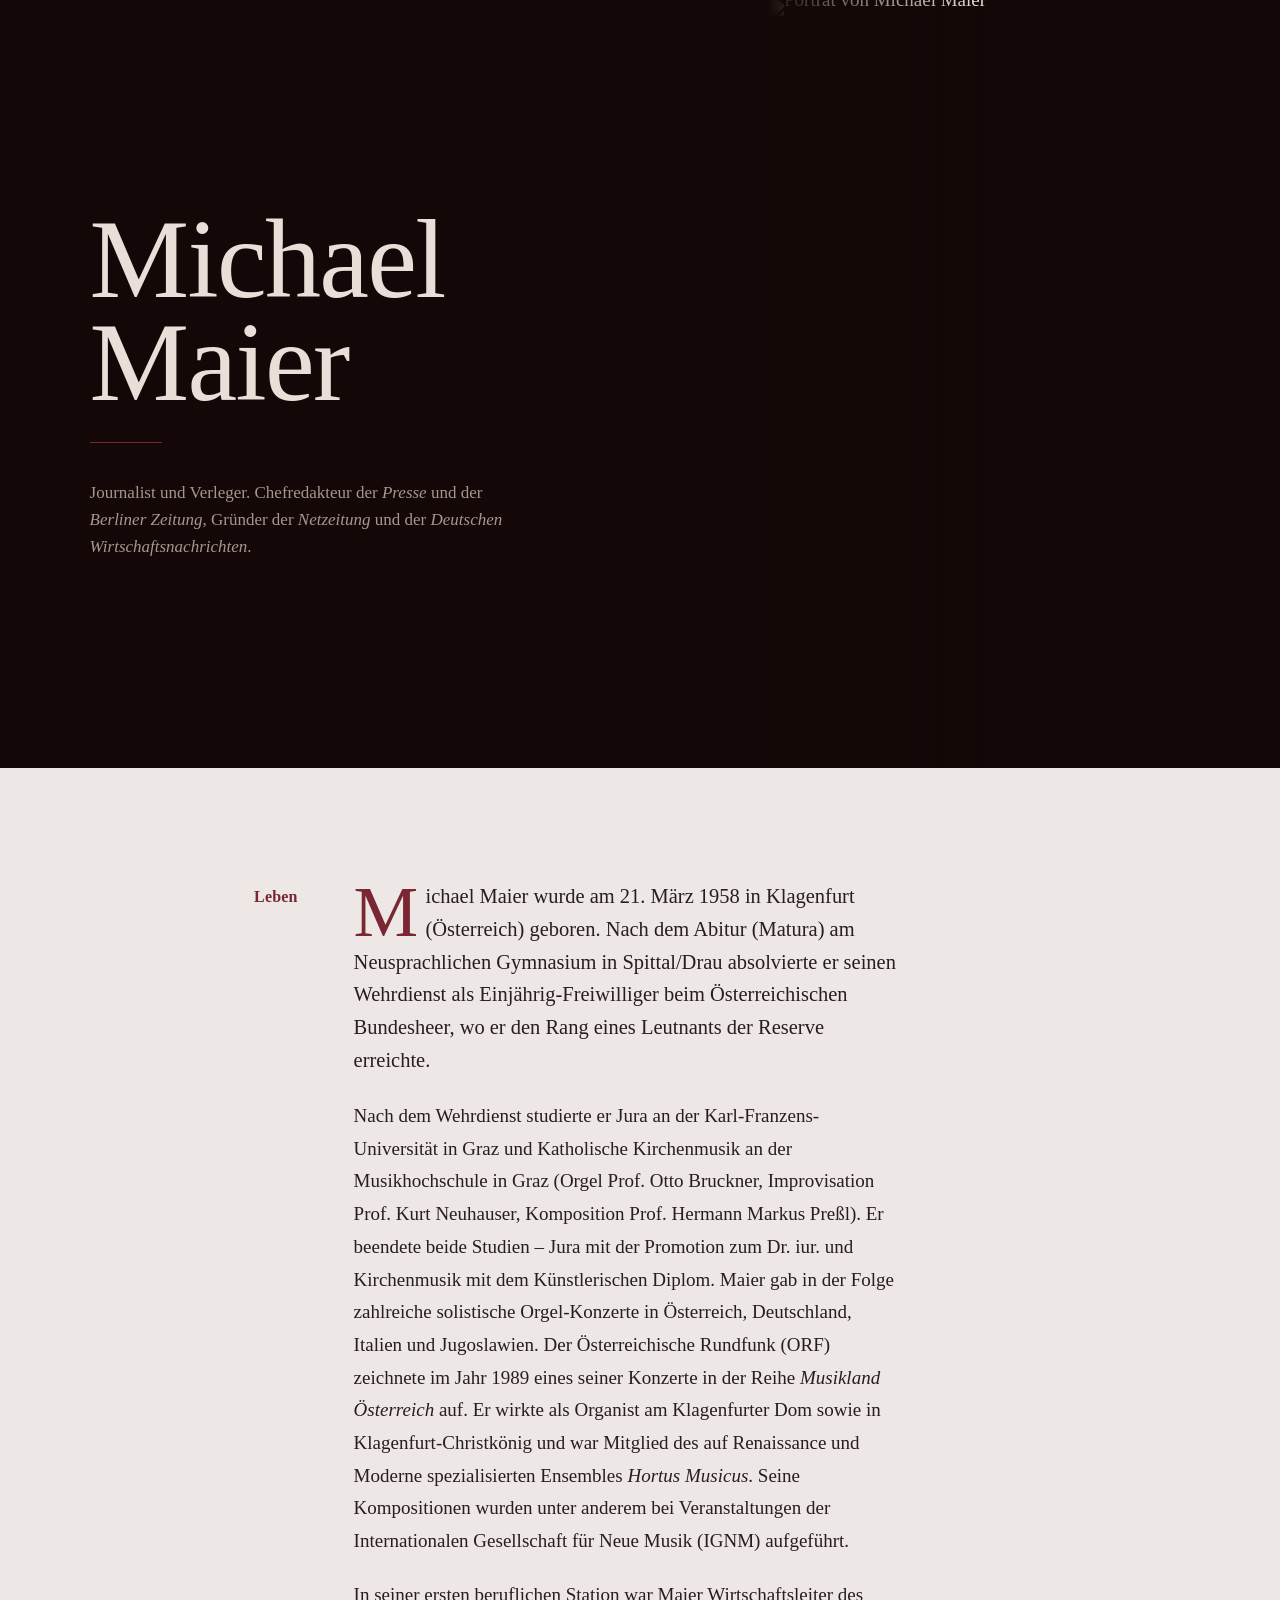
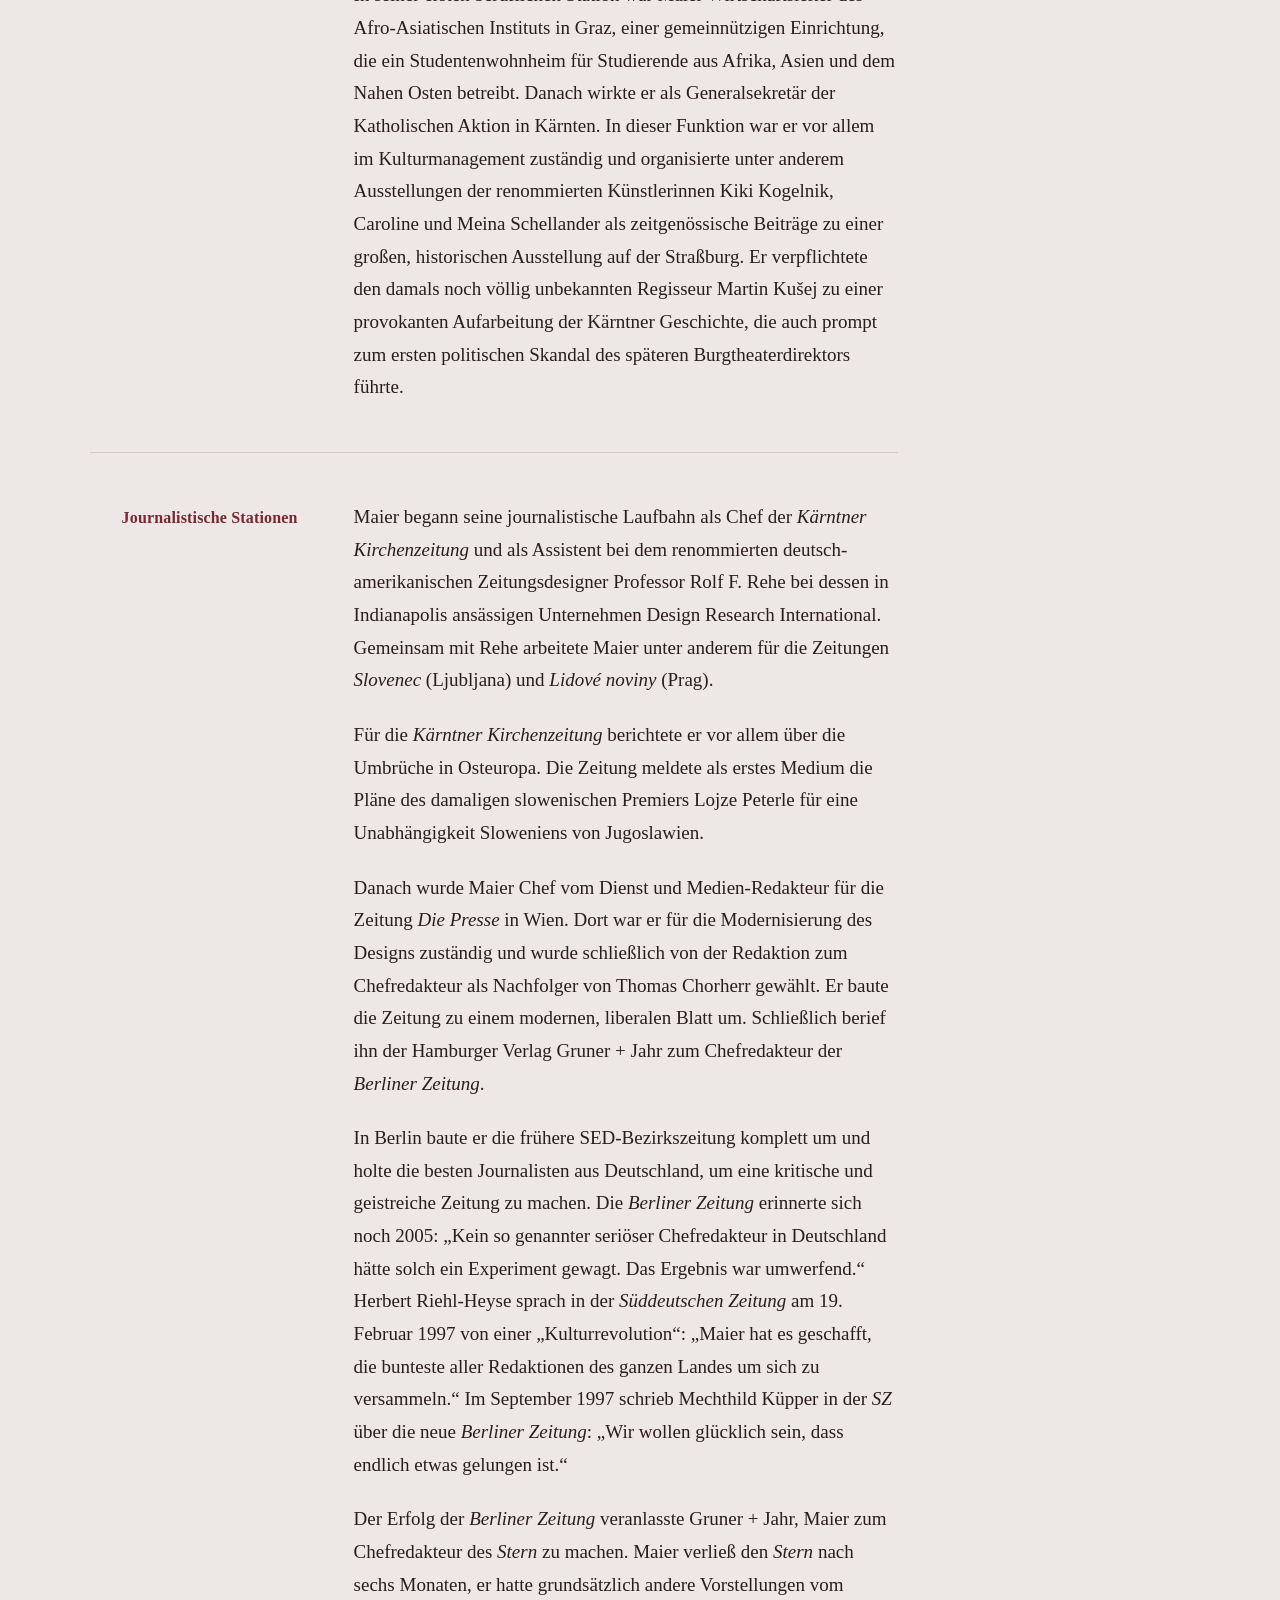
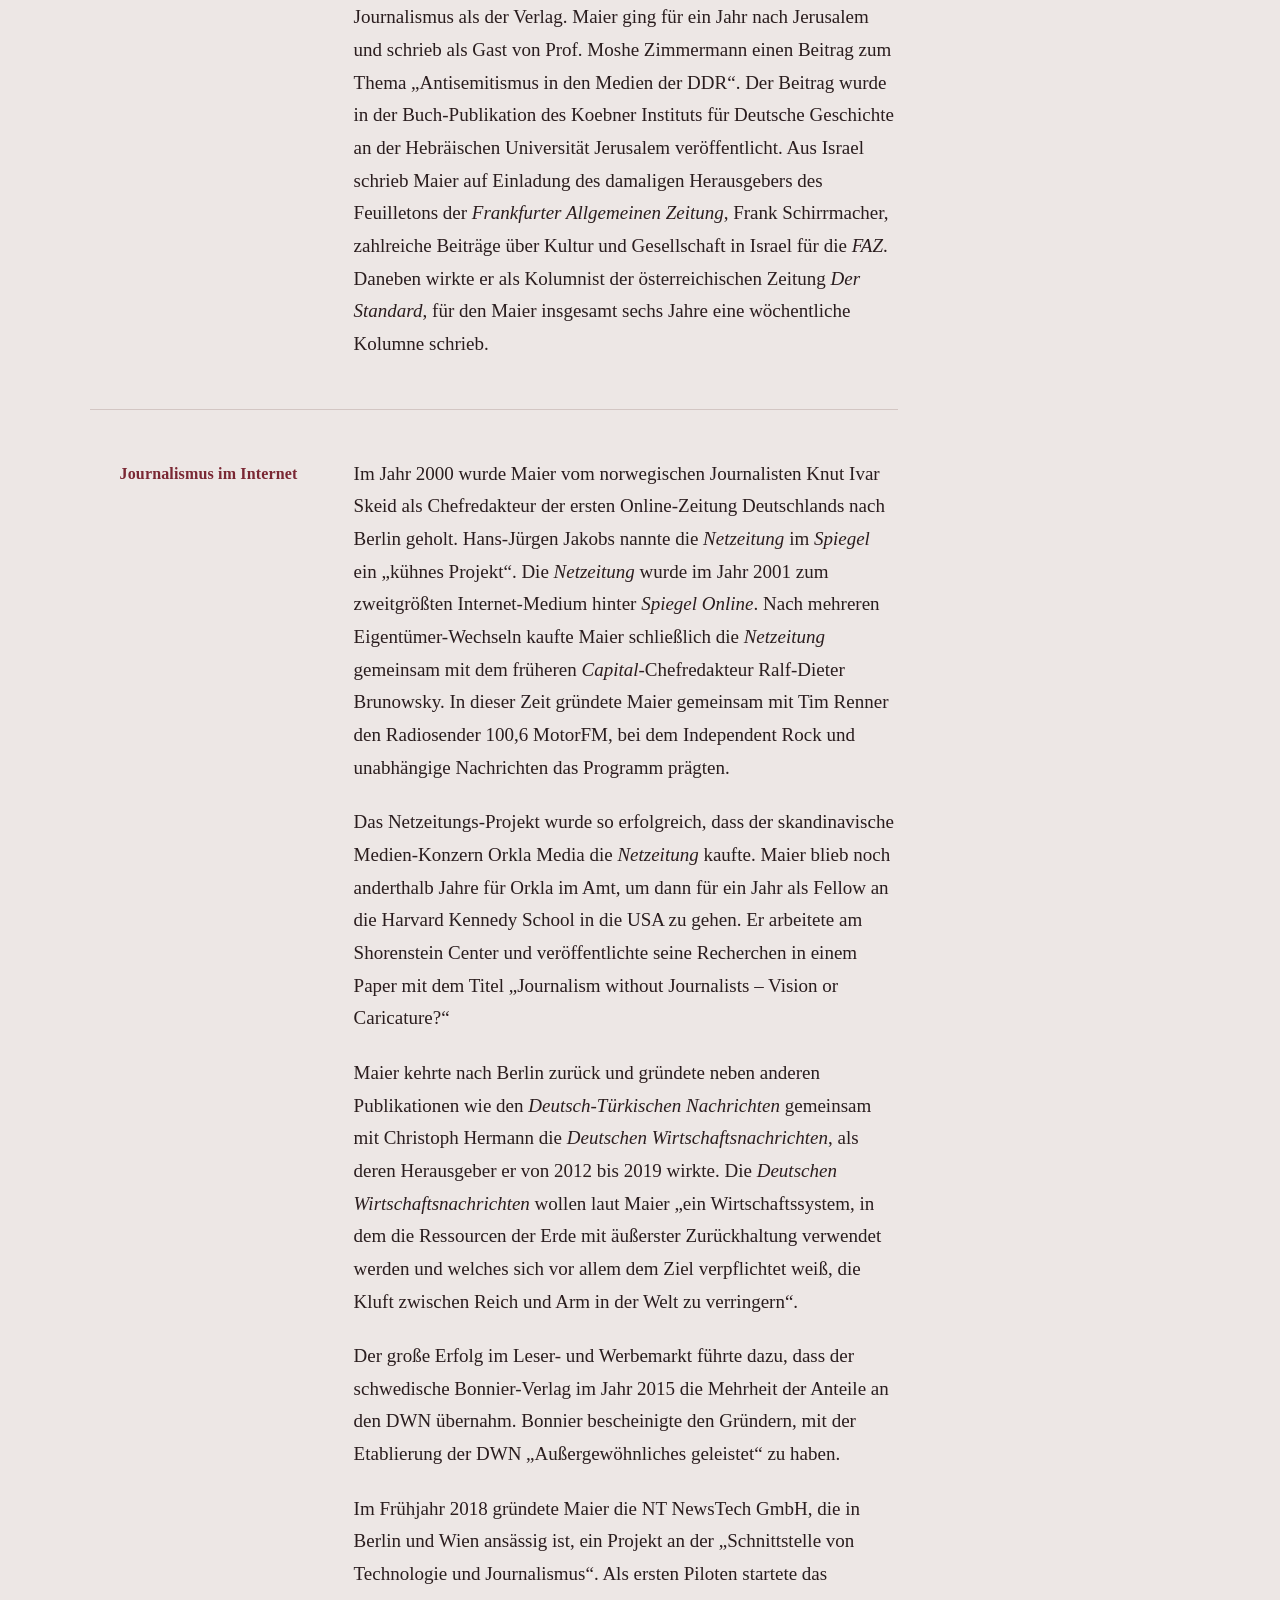
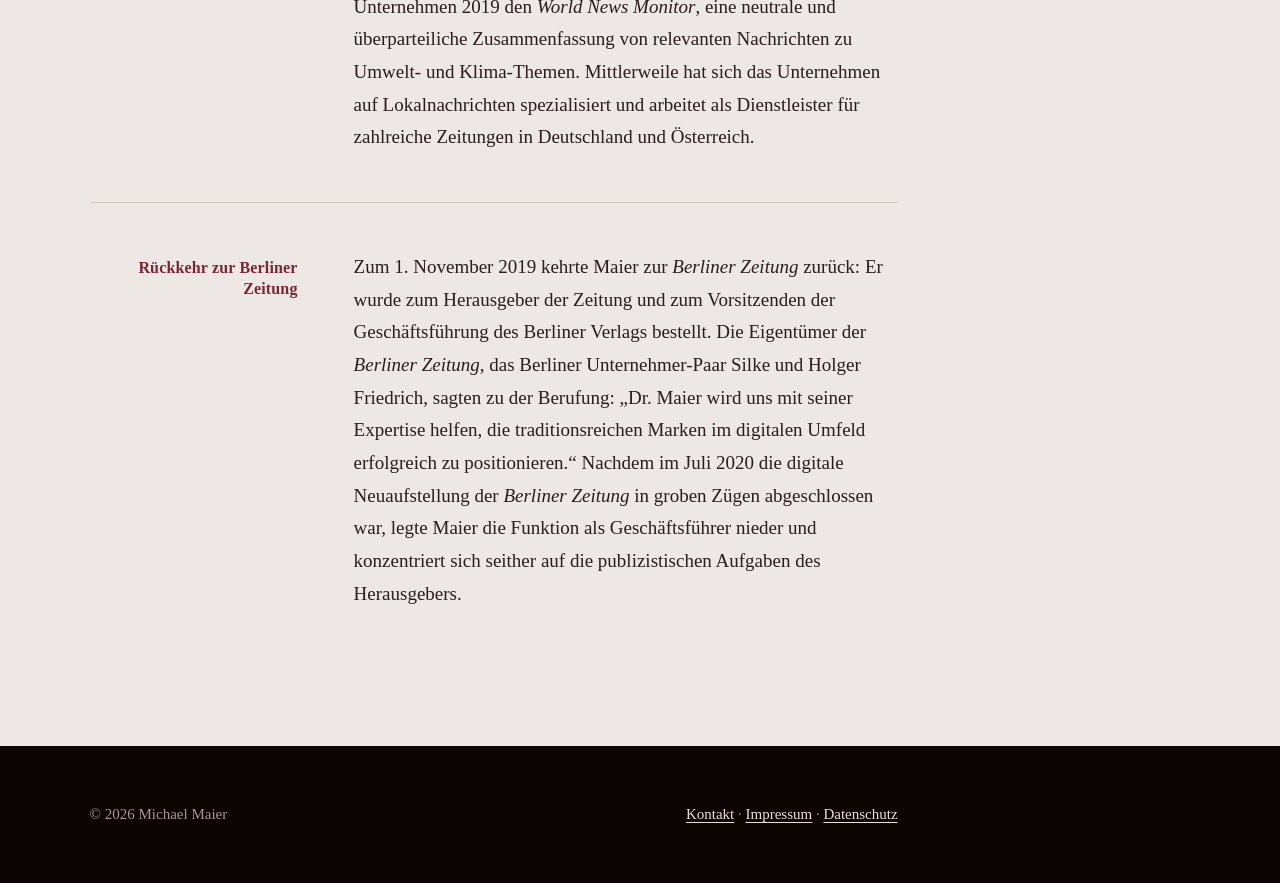
==== index.html @ 121275cc "Add files via upload Add site" ====
<!DOCTYPE html>
<html lang="de">
<head>
<meta charset="utf-8">
<meta name="viewport" content="width=device-width, initial-scale=1">
<title>Michael Maier</title>
<meta name="description" content="Michael Maier – Journalist und Verleger. Chefredakteur der Presse und der Berliner Zeitung, Gründer der Netzeitung und der Deutschen Wirtschaftsnachrichten.">
<link rel="canonical" href="https://michael-maier.org/">
<meta property="og:type" content="profile">
<meta property="og:title" content="Michael Maier">
<meta property="og:description" content="Journalist und Verleger. Chefredakteur der Presse und der Berliner Zeitung, Gründer der Netzeitung und der Deutschen Wirtschaftsnachrichten.">
<meta property="og:url" content="https://michael-maier.org/">
<meta property="og:image" content="https://michael-maier.org/img/michael-maier-1100.jpg">
<meta name="twitter:card" content="summary_large_image">
<link rel="icon" href="data:image/svg+xml,%3Csvg xmlns='http://www.w3.org/2000/svg' viewBox='0 0 32 32'%3E%3Crect width='32' height='32' fill='%23130807'/%3E%3Ctext x='16' y='23' font-family='Georgia,serif' font-size='20' fill='%23E9DFD8' text-anchor='middle'%3EM%3C/text%3E%3C/svg%3E">

<link rel="preload" href="fonts/bodoni-moda-latin-500-normal.woff2" as="font" type="font/woff2" crossorigin>
<link rel="preload" href="fonts/spectral-latin-400-normal.woff2" as="font" type="font/woff2" crossorigin>

<link rel="stylesheet" href="style.css">
</head>
<body>

<header class="hero">
  <div class="hero__inner">
    <div class="hero__text">
      <h1 class="name"><span>Michael</span><span>Maier</span></h1>
      <hr class="hero__rule">
      <p class="standfirst">Journalist und Verleger. Chefredakteur der <i>Presse</i> und der <i>Berliner Zeitung</i>, Gründer der <i>Netzeitung</i> und der <i>Deutschen Wirtschaftsnachrichten</i>.</p>
    </div>
    <figure class="portrait">
      <img src="img/michael-maier-1100.jpg"
           srcset="img/michael-maier-700.jpg 700w, img/michael-maier-1100.jpg 1100w, img/michael-maier-1600.jpg 1600w"
           sizes="(max-width:60rem) 100vw, clamp(17rem,40vw,32rem)"
           width="1100" height="1550"
           alt="Porträt von Michael Maier">
    </figure>
  </div>
</header>

<main>
  <article class="bio">

    <section class="chapter">
      <h2>Leben</h2>
      <div class="chapter__body">
        <p class="lead">Michael Maier wurde am 21. März 1958 in Klagenfurt (Österreich) geboren. Nach dem Abitur (Matura) am Neusprachlichen Gymnasium in Spittal/Drau absolvierte er seinen Wehrdienst als Einjährig-Freiwilliger beim Österreichischen Bundesheer, wo er den Rang eines Leutnants der Reserve erreichte.</p>
        <p>Nach dem Wehrdienst studierte er Jura an der Karl-Franzens-Universität in Graz und Katholische Kirchenmusik an der Musikhochschule in Graz (Orgel Prof. Otto Bruckner, Improvisation Prof. Kurt Neuhauser, Komposition Prof. Hermann Markus Preßl). Er beendete beide Studien – Jura mit der Promotion zum Dr. iur. und Kirchenmusik mit dem Künstlerischen Diplom. Maier gab in der Folge zahlreiche solistische Orgel-Konzerte in Österreich, Deutschland, Italien und Jugoslawien. Der Österreichische Rundfunk (ORF) zeichnete im Jahr 1989 eines seiner Konzerte in der Reihe <i>Musikland Österreich</i> auf. Er wirkte als Organist am Klagenfurter Dom sowie in Klagenfurt-Christkönig und war Mitglied des auf Renaissance und Moderne spezialisierten Ensembles <i>Hortus Musicus</i>. Seine Kompositionen wurden unter anderem bei Veranstaltungen der Internationalen Gesellschaft für Neue Musik (IGNM) aufgeführt.</p>
        <p>In seiner ersten beruflichen Station war Maier Wirtschaftsleiter des Afro-Asiatischen Instituts in Graz, einer gemeinnützigen Einrichtung, die ein Studentenwohnheim für Studierende aus Afrika, Asien und dem Nahen Osten betreibt. Danach wirkte er als Generalsekretär der Katholischen Aktion in Kärnten. In dieser Funktion war er vor allem im Kulturmanagement zuständig und organisierte unter anderem Ausstellungen der renommierten Künstlerinnen Kiki Kogelnik, Caroline und Meina Schellander als zeitgenössische Beiträge zu einer großen, historischen Ausstellung auf der Straßburg. Er verpflichtete den damals noch völlig unbekannten Regisseur Martin Kušej zu einer provokanten Aufarbeitung der Kärntner Geschichte, die auch prompt zum ersten politischen Skandal des späteren Burgtheaterdirektors führte.</p>
      </div>
    </section>

    <section class="chapter">
      <h2>Journalistische Stationen</h2>
      <div class="chapter__body">
        <p>Maier begann seine journalistische Laufbahn als Chef der <i>Kärntner Kirchenzeitung</i> und als Assistent bei dem renommierten deutsch-amerikanischen Zeitungsdesigner Professor Rolf F. Rehe bei dessen in Indianapolis ansässigen Unternehmen Design Research International. Gemeinsam mit Rehe arbeitete Maier unter anderem für die Zeitungen <i>Slovenec</i> (Ljubljana) und <i>Lidové noviny</i> (Prag).</p>
        <p>Für die <i>Kärntner Kirchenzeitung</i> berichtete er vor allem über die Umbrüche in Osteuropa. Die Zeitung meldete als erstes Medium die Pläne des damaligen slowenischen Premiers Lojze Peterle für eine Unabhängigkeit Sloweniens von Jugoslawien.</p>
        <p>Danach wurde Maier Chef vom Dienst und Medien-Redakteur für die Zeitung <i>Die Presse</i> in Wien. Dort war er für die Modernisierung des Designs zuständig und wurde schließlich von der Redaktion zum Chefredakteur als Nachfolger von Thomas Chorherr gewählt. Er baute die Zeitung zu einem modernen, liberalen Blatt um. Schließlich berief ihn der Hamburger Verlag Gruner + Jahr zum Chefredakteur der <i>Berliner Zeitung</i>.</p>
        <p>In Berlin baute er die frühere SED-Bezirkszeitung komplett um und holte die besten Journalisten aus Deutschland, um eine kritische und geistreiche Zeitung zu machen. Die <i>Berliner Zeitung</i> erinnerte sich noch 2005: „Kein so genannter seriöser Chefredakteur in Deutschland hätte solch ein Experiment gewagt. Das Ergebnis war umwerfend.“ Herbert Riehl-Heyse sprach in der <i>Süddeutschen Zeitung</i> am 19. Februar 1997 von einer „Kulturrevolution“: „Maier hat es geschafft, die bunteste aller Redaktionen des ganzen Landes um sich zu versammeln.“ Im September 1997 schrieb Mechthild Küpper in der <i>SZ</i> über die neue <i>Berliner Zeitung</i>: „Wir wollen glücklich sein, dass endlich etwas gelungen ist.“</p>
        <p>Der Erfolg der <i>Berliner Zeitung</i> veranlasste Gruner + Jahr, Maier zum Chefredakteur des <i>Stern</i> zu machen. Maier verließ den <i>Stern</i> nach sechs Monaten, er hatte grundsätzlich andere Vorstellungen vom Journalismus als der Verlag. Maier ging für ein Jahr nach Jerusalem und schrieb als Gast von Prof. Moshe Zimmermann einen Beitrag zum Thema „Antisemitismus in den Medien der DDR“. Der Beitrag wurde in der Buch-Publikation des Koebner Instituts für Deutsche Geschichte an der Hebräischen Universität Jerusalem veröffentlicht. Aus Israel schrieb Maier auf Einladung des damaligen Herausgebers des Feuilletons der <i>Frankfurter Allgemeinen Zeitung</i>, Frank Schirrmacher, zahlreiche Beiträge über Kultur und Gesellschaft in Israel für die <i>FAZ</i>. Daneben wirkte er als Kolumnist der österreichischen Zeitung <i>Der Standard</i>, für den Maier insgesamt sechs Jahre eine wöchentliche Kolumne schrieb.</p>
      </div>
    </section>

    <section class="chapter">
      <h2>Journalismus im Internet</h2>
      <div class="chapter__body">
        <p>Im Jahr 2000 wurde Maier vom norwegischen Journalisten Knut Ivar Skeid als Chefredakteur der ersten Online-Zeitung Deutschlands nach Berlin geholt. Hans-Jürgen Jakobs nannte die <i>Netzeitung</i> im <i>Spiegel</i> ein „kühnes Projekt“. Die <i>Netzeitung</i> wurde im Jahr 2001 zum zweitgrößten Internet-Medium hinter <i>Spiegel Online</i>. Nach mehreren Eigentümer-Wechseln kaufte Maier schließlich die <i>Netzeitung</i> gemeinsam mit dem früheren <i>Capital</i>-Chefredakteur Ralf-Dieter Brunowsky. In dieser Zeit gründete Maier gemeinsam mit Tim Renner den Radiosender 100,6 MotorFM, bei dem Independent Rock und unabhängige Nachrichten das Programm prägten.</p>
        <p>Das Netzeitungs-Projekt wurde so erfolgreich, dass der skandinavische Medien-Konzern Orkla Media die <i>Netzeitung</i> kaufte. Maier blieb noch anderthalb Jahre für Orkla im Amt, um dann für ein Jahr als Fellow an die Harvard Kennedy School in die USA zu gehen. Er arbeitete am Shorenstein Center und veröffentlichte seine Recherchen in einem Paper mit dem Titel „Journalism without Journalists – Vision or Caricature?“</p>
        <p>Maier kehrte nach Berlin zurück und gründete neben anderen Publikationen wie den <i>Deutsch-Türkischen Nachrichten</i> gemeinsam mit Christoph Hermann die <i>Deutschen Wirtschaftsnachrichten</i>, als deren Herausgeber er von 2012 bis 2019 wirkte. Die <i>Deutschen Wirtschaftsnachrichten</i> wollen laut Maier „ein Wirtschaftssystem, in dem die Ressourcen der Erde mit äußerster Zurückhaltung verwendet werden und welches sich vor allem dem Ziel verpflichtet weiß, die Kluft zwischen Reich und Arm in der Welt zu verringern“.</p>
        <p>Der große Erfolg im Leser- und Werbemarkt führte dazu, dass der schwedische Bonnier-Verlag im Jahr 2015 die Mehrheit der Anteile an den DWN übernahm. Bonnier bescheinigte den Gründern, mit der Etablierung der DWN „Außergewöhnliches geleistet“ zu haben.</p>
        <p>Im Frühjahr 2018 gründete Maier die NT NewsTech GmbH, die in Berlin und Wien ansässig ist, ein Projekt an der „Schnittstelle von Technologie und Journalismus“. Als ersten Piloten startete das Unternehmen 2019 den <i>World News Monitor</i>, eine neutrale und überparteiliche Zusammenfassung von relevanten Nachrichten zu Umwelt- und Klima-Themen. Mittlerweile hat sich das Unternehmen auf Lokalnachrichten spezialisiert und arbeitet als Dienstleister für zahlreiche Zeitungen in Deutschland und Österreich.</p>
      </div>
    </section>

    <section class="chapter">
      <h2>Rückkehr zur Berliner Zeitung</h2>
      <div class="chapter__body">
        <p>Zum 1. November 2019 kehrte Maier zur <i>Berliner Zeitung</i> zurück: Er wurde zum Herausgeber der Zeitung und zum Vorsitzenden der Geschäftsführung des Berliner Verlags bestellt. Die Eigentümer der <i>Berliner Zeitung</i>, das Berliner Unternehmer-Paar Silke und Holger Friedrich, sagten zu der Berufung: „Dr. Maier wird uns mit seiner Expertise helfen, die traditionsreichen Marken im digitalen Umfeld erfolgreich zu positionieren.“ Nachdem im Juli 2020 die digitale Neuaufstellung der <i>Berliner Zeitung</i> in groben Zügen abgeschlossen war, legte Maier die Funktion als Geschäftsführer nieder und konzentriert sich seither auf die publizistischen Aufgaben des Herausgebers.</p>
      </div>
    </section>

  </article>
</main>

<footer>
  <div class="footer__inner">
    <p>© <span id="jahr">2026</span> Michael Maier</p>
    <p><a href="mailto:BITTE-EINTRAGEN@example.org">Kontakt</a> · <a href="impressum.html">Impressum</a> · <a href="datenschutz.html">Datenschutz</a></p>
  </div>
  <script>document.getElementById('jahr').textContent=new Date().getFullYear();</script>
</footer>

</body>
</html>
---- style.css ----
/* ---------- Fonts (self-hosted: no third-party requests) ---------- */
@font-face{font-family:'Bodoni Moda';font-style:normal;font-weight:500;font-display:swap;
  src:url('fonts/bodoni-moda-latin-ext-500-normal.woff2') format('woff2');
  unicode-range:U+0100-02BA,U+02BD-02C5,U+02C7-02CC,U+02CE-02D7,U+02DD-02FF,U+0304,U+0308,U+0329,U+1D00-1DBF,U+1E00-1E9F,U+1EF2-1EFF,U+2020,U+20A0-20AB,U+20AD-20C0,U+2113,U+2C60-2C7F,U+A720-A7FF;}
@font-face{font-family:'Bodoni Moda';font-style:normal;font-weight:500;font-display:swap;
  src:url('fonts/bodoni-moda-latin-500-normal.woff2') format('woff2');
  unicode-range:U+0000-00FF,U+0131,U+0152-0153,U+02BB-02BC,U+02C6,U+02DA,U+02DC,U+0304,U+0308,U+0329,U+2000-206F,U+20AC,U+2122,U+2191,U+2193,U+2212,U+2215,U+FEFF,U+FFFD;}

@font-face{font-family:'Spectral';font-style:normal;font-weight:400;font-display:swap;
  src:url('fonts/spectral-latin-ext-400-normal.woff2') format('woff2');
  unicode-range:U+0100-02BA,U+02BD-02C5,U+02C7-02CC,U+02CE-02D7,U+02DD-02FF,U+0304,U+0308,U+0329,U+1D00-1DBF,U+1E00-1E9F,U+1EF2-1EFF,U+2020,U+20A0-20AB,U+20AD-20C0,U+2113,U+2C60-2C7F,U+A720-A7FF;}
@font-face{font-family:'Spectral';font-style:normal;font-weight:400;font-display:swap;
  src:url('fonts/spectral-latin-400-normal.woff2') format('woff2');
  unicode-range:U+0000-00FF,U+0131,U+0152-0153,U+02BB-02BC,U+02C6,U+02DA,U+02DC,U+0304,U+0308,U+0329,U+2000-206F,U+20AC,U+2122,U+2191,U+2193,U+2212,U+2215,U+FEFF,U+FFFD;}
@font-face{font-family:'Spectral';font-style:italic;font-weight:400;font-display:swap;
  src:url('fonts/spectral-latin-ext-400-italic.woff2') format('woff2');
  unicode-range:U+0100-02BA,U+02BD-02C5,U+02C7-02CC,U+02CE-02D7,U+02DD-02FF,U+0304,U+0308,U+0329,U+1D00-1DBF,U+1E00-1E9F,U+1EF2-1EFF,U+2020,U+20A0-20AB,U+20AD-20C0,U+2113,U+2C60-2C7F,U+A720-A7FF;}
@font-face{font-family:'Spectral';font-style:italic;font-weight:400;font-display:swap;
  src:url('fonts/spectral-latin-400-italic.woff2') format('woff2');
  unicode-range:U+0000-00FF,U+0131,U+0152-0153,U+02BB-02BC,U+02C6,U+02DA,U+02DC,U+0304,U+0308,U+0329,U+2000-206F,U+20AC,U+2122,U+2191,U+2193,U+2212,U+2215,U+FEFF,U+FFFD;}
@font-face{font-family:'Spectral';font-style:normal;font-weight:600;font-display:swap;
  src:url('fonts/spectral-latin-ext-600-normal.woff2') format('woff2');
  unicode-range:U+0100-02BA,U+02BD-02C5,U+02C7-02CC,U+02CE-02D7,U+02DD-02FF,U+0304,U+0308,U+0329,U+1D00-1DBF,U+1E00-1E9F,U+1EF2-1EFF,U+2020,U+20A0-20AB,U+20AD-20C0,U+2113,U+2C60-2C7F,U+A720-A7FF;}
@font-face{font-family:'Spectral';font-style:normal;font-weight:600;font-display:swap;
  src:url('fonts/spectral-latin-600-normal.woff2') format('woff2');
  unicode-range:U+0000-00FF,U+0131,U+0152-0153,U+02BB-02BC,U+02C6,U+02DA,U+02DC,U+0304,U+0308,U+0329,U+2000-206F,U+20AC,U+2122,U+2191,U+2193,U+2212,U+2215,U+FEFF,U+FFFD;}

/* ---------- Tokens ---------- */
:root{
  --ground:#130807;      /* matched to the photograph's own background */
  --ground-deep:#0C0504;
  --bone:#E9DFD8;
  --bone-dim:#A8968E;
  --paper:#EDE7E5;
  --ink:#2A1D1E;
  --ink-soft:#5E4A4A;
  --wine:#7A2733;
  --rule:#D3C6C3;
  --measure:34rem;
  --rubric:13rem;
  --gap:3.5rem;
}

*{box-sizing:border-box}
html{-webkit-text-size-adjust:100%}
body{
  margin:0;
  background:var(--paper);
  color:var(--ink);
  font-family:'Spectral',Georgia,'Times New Roman',serif;
  font-size:1.1875rem;
  line-height:1.72;
  font-kerning:normal;
  text-rendering:optimizeLegibility;
}

::selection{background:var(--wine);color:var(--paper)}
:focus-visible{outline:2px solid var(--wine);outline-offset:3px;border-radius:2px}

/* ---------- Hero ---------- */
.hero{
  background:var(--ground);
  color:var(--bone);
}
.hero__inner{
  display:grid;
  grid-template-columns:minmax(0,1fr) clamp(17rem,40vw,32rem);
  align-items:center;
  min-height:min(92vh,48rem);
}
.hero__text{
  padding:clamp(3rem,7vw,5rem) clamp(2rem,5vw,4rem) clamp(3rem,7vw,5rem) clamp(1.5rem,7vw,7rem);
}

.name{
  font-family:'Bodoni Moda',Didot,'Bodoni MT',Georgia,serif;
  font-weight:500;
  font-size:clamp(3.2rem,11vw,7rem);
  line-height:.92;
  letter-spacing:-.015em;
  margin:0;
  color:var(--bone);
}
.name span{display:block}

.standfirst{
  margin:clamp(1.5rem,3vw,2.25rem) 0 0;
  max-width:26rem;
  font-size:1.0625rem;
  line-height:1.6;
  color:var(--bone-dim);
}
.hero__rule{
  width:4.5rem;height:1px;border:0;margin:1.75rem 0 0;
  background:var(--wine);
}

/* The portrait bleeds off the page edge; only its inner edge fades into the ground */
.portrait{position:relative;margin:0;align-self:stretch;line-height:0;overflow:hidden}
.portrait img{
  display:block;width:100%;height:100%;
  object-fit:cover;object-position:52% 26%;
}
.portrait::after{
  content:"";position:absolute;inset:0;pointer-events:none;
  background:linear-gradient(to right, var(--ground) 0%, rgba(19,8,7,.55) 14%, rgba(19,8,7,0) 42%);
}

/* ---------- Biography ---------- */
main{
  padding:clamp(2.5rem,5vw,4rem) clamp(2rem,5vw,4rem) 0 clamp(1.5rem,7vw,7rem);
}
.bio{max-width:calc(var(--rubric) + var(--gap) + var(--measure))}

.chapter{
  display:grid;
  grid-template-columns:var(--rubric) minmax(0,var(--measure));
  gap:var(--gap);
  padding-block:clamp(2rem,4vw,3rem);
}
.chapter + .chapter{border-top:1px solid var(--rule)}

.chapter h2{
  margin:.35em 0 0;
  font-family:'Spectral',Georgia,serif;
  font-weight:600;
  font-size:1rem;
  line-height:1.35;
  letter-spacing:.01em;
  color:var(--wine);
  text-align:right;
  hyphens:none;
}
.chapter__body{min-width:0}
.chapter__body > p{margin:0 0 1.15em;hyphens:auto}
.chapter__body > p:last-child{margin-bottom:0}
.chapter__body > p:first-child{margin-top:0}

.lead{font-size:1.28rem;line-height:1.6}
.lead::first-letter{
  font-family:'Bodoni Moda',Didot,Georgia,serif;
  float:left;font-size:3.55em;line-height:.78;
  padding:.06em .1em 0 0;color:var(--wine);
}

/* ---------- Footer ---------- */
footer{
  margin-top:clamp(3rem,7vw,5.5rem);
  background:var(--ground-deep);
  color:var(--bone-dim);
  padding:clamp(2.5rem,5vw,3.5rem) clamp(2rem,5vw,4rem) clamp(2.5rem,5vw,3.5rem) clamp(1.5rem,7vw,7rem);
  font-size:.9375rem;
  line-height:1.65;
}
.footer__inner{
  max-width:calc(var(--rubric) + var(--gap) + var(--measure));
  display:flex;flex-wrap:wrap;gap:1rem 3rem;justify-content:space-between;
}
footer p{margin:0}
footer a{color:var(--bone);text-decoration-thickness:1px;text-underline-offset:.18em}
footer a:hover{color:#fff}

/* ---------- One orchestrated page-load moment ---------- */
@media (prefers-reduced-motion:no-preference){
  .portrait img{animation:emerge 1400ms cubic-bezier(.2,.6,.25,1) both}
  .name,.standfirst,.hero__rule{animation:settle 900ms ease-out both}
  .standfirst{animation-delay:140ms}
  .hero__rule{animation-delay:240ms}
  @keyframes emerge{from{opacity:0;transform:scale(1.015)}to{opacity:1;transform:none}}
  @keyframes settle{from{opacity:0}to{opacity:1}}
}

/* ---------- Narrow screens ---------- */
@media (max-width:60rem){
  :root{--rubric:auto;--gap:.5rem}
  .hero__inner{grid-template-columns:1fr;min-height:0}
  .hero__text{order:2;padding:clamp(2rem,7vw,3rem) clamp(1.5rem,6vw,2.5rem) clamp(2.75rem,9vw,4rem)}
  .portrait{order:1;height:min(56vh,26rem)}
  .portrait img{object-position:52% 22%}
  .portrait::after{
    background:linear-gradient(to bottom, rgba(19,8,7,0) 55%, rgba(19,8,7,.7) 82%, var(--ground) 100%);
  }
  .chapter{grid-template-columns:1fr;gap:.75rem;max-width:var(--measure)}
  .chapter h2{text-align:left;margin:0;font-size:1.05rem}
  .footer__inner{flex-direction:column}
}
@media (max-width:30rem){
  body{font-size:1.125rem}
  .lead{font-size:1.19rem}
}

/* ---------- Legal / secondary pages ---------- */
.page{
  padding:clamp(3rem,7vw,5rem) clamp(2rem,5vw,4rem) 0 clamp(1.5rem,7vw,7rem);
  max-width:calc(var(--measure) + 12rem);
}
.page h1{
  font-family:'Bodoni Moda',Didot,Georgia,serif;font-weight:500;
  font-size:clamp(2.25rem,6vw,3.5rem);line-height:1;letter-spacing:-.01em;
  margin:0 0 1.5rem;
}
.page h2{
  font-weight:600;font-size:1.05rem;color:var(--wine);
  margin:2.25rem 0 .5rem;
}
.page p{max-width:var(--measure);margin:0 0 1.1em}
.page a{color:var(--wine);text-underline-offset:.18em}
.back{
  display:inline-block;margin-bottom:2.5rem;font-size:.95rem;
  color:var(--ink-soft);text-underline-offset:.18em;
}
.todo{
  background:#F7E9C9;color:#5A4212;border-left:3px solid #C79A2B;
  padding:.9rem 1.1rem;margin:0 0 2rem;font-size:.95rem;line-height:1.55;
  max-width:var(--measure);
}
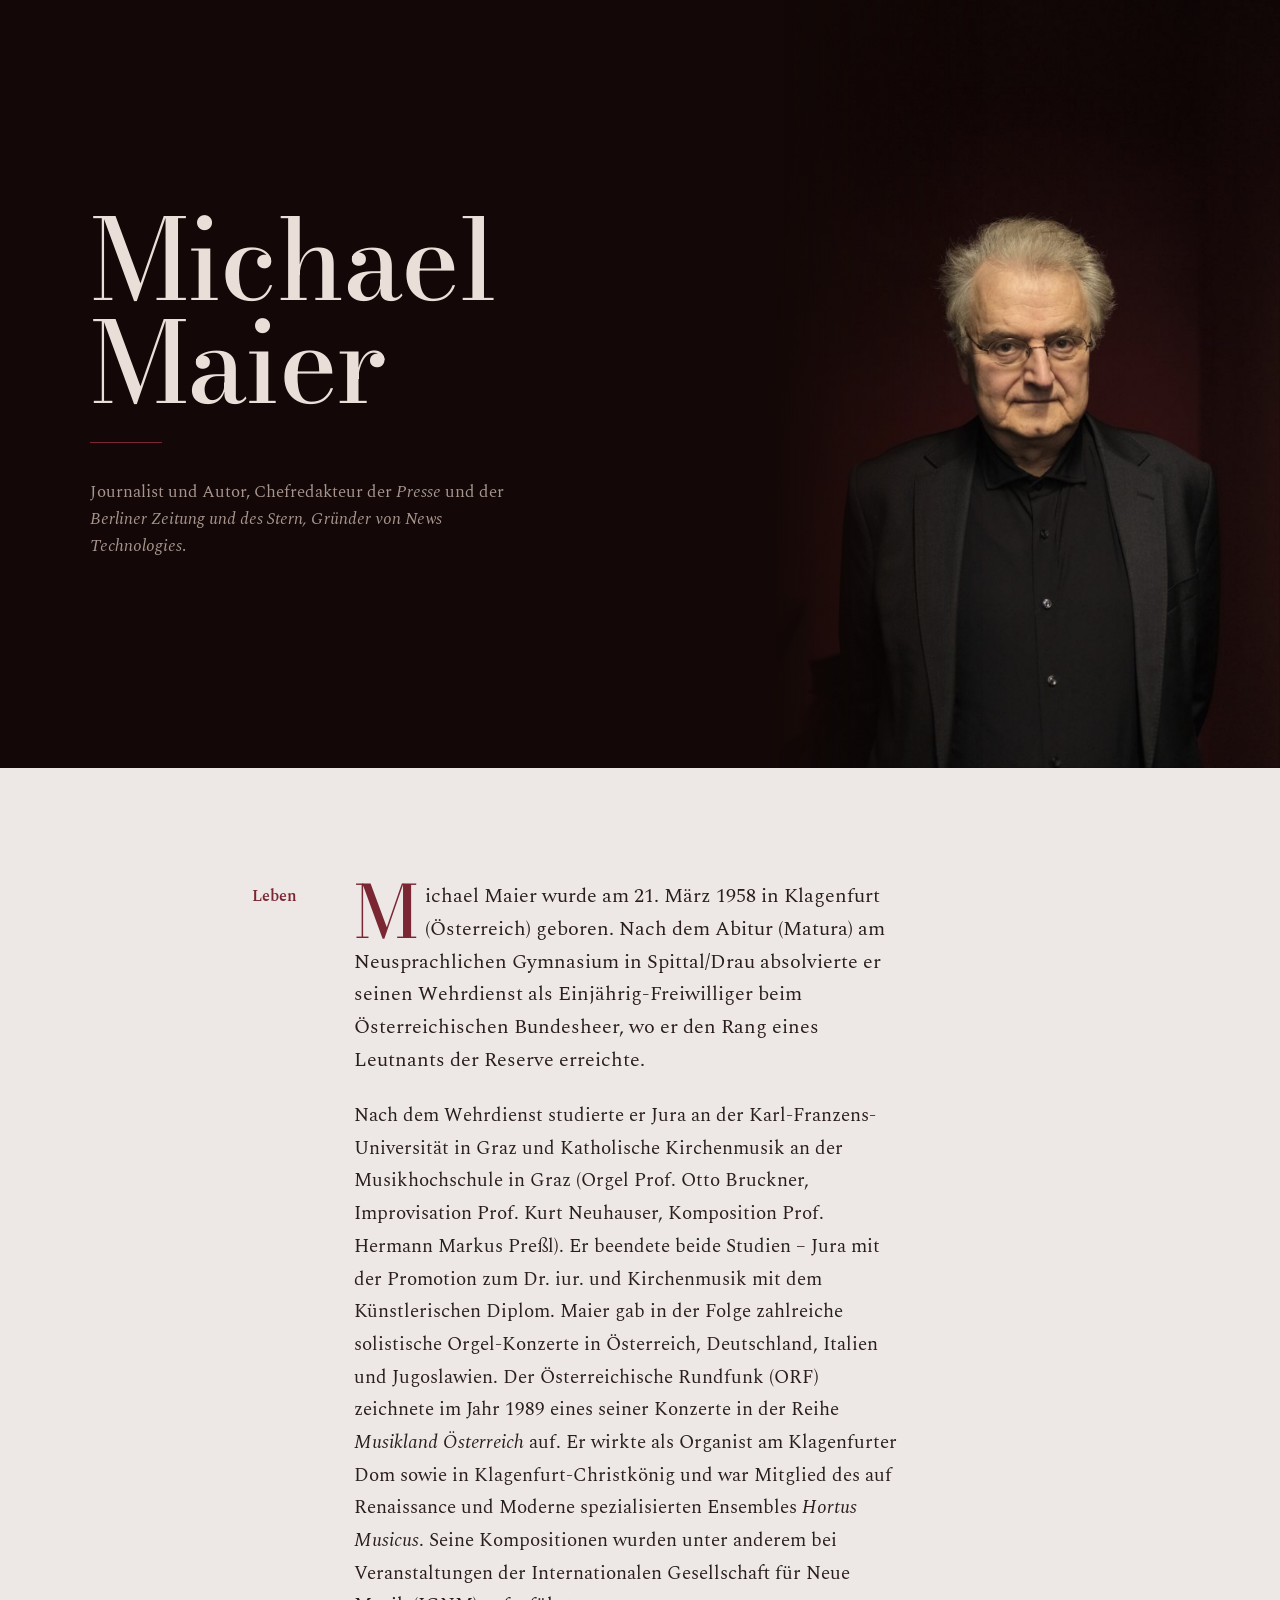
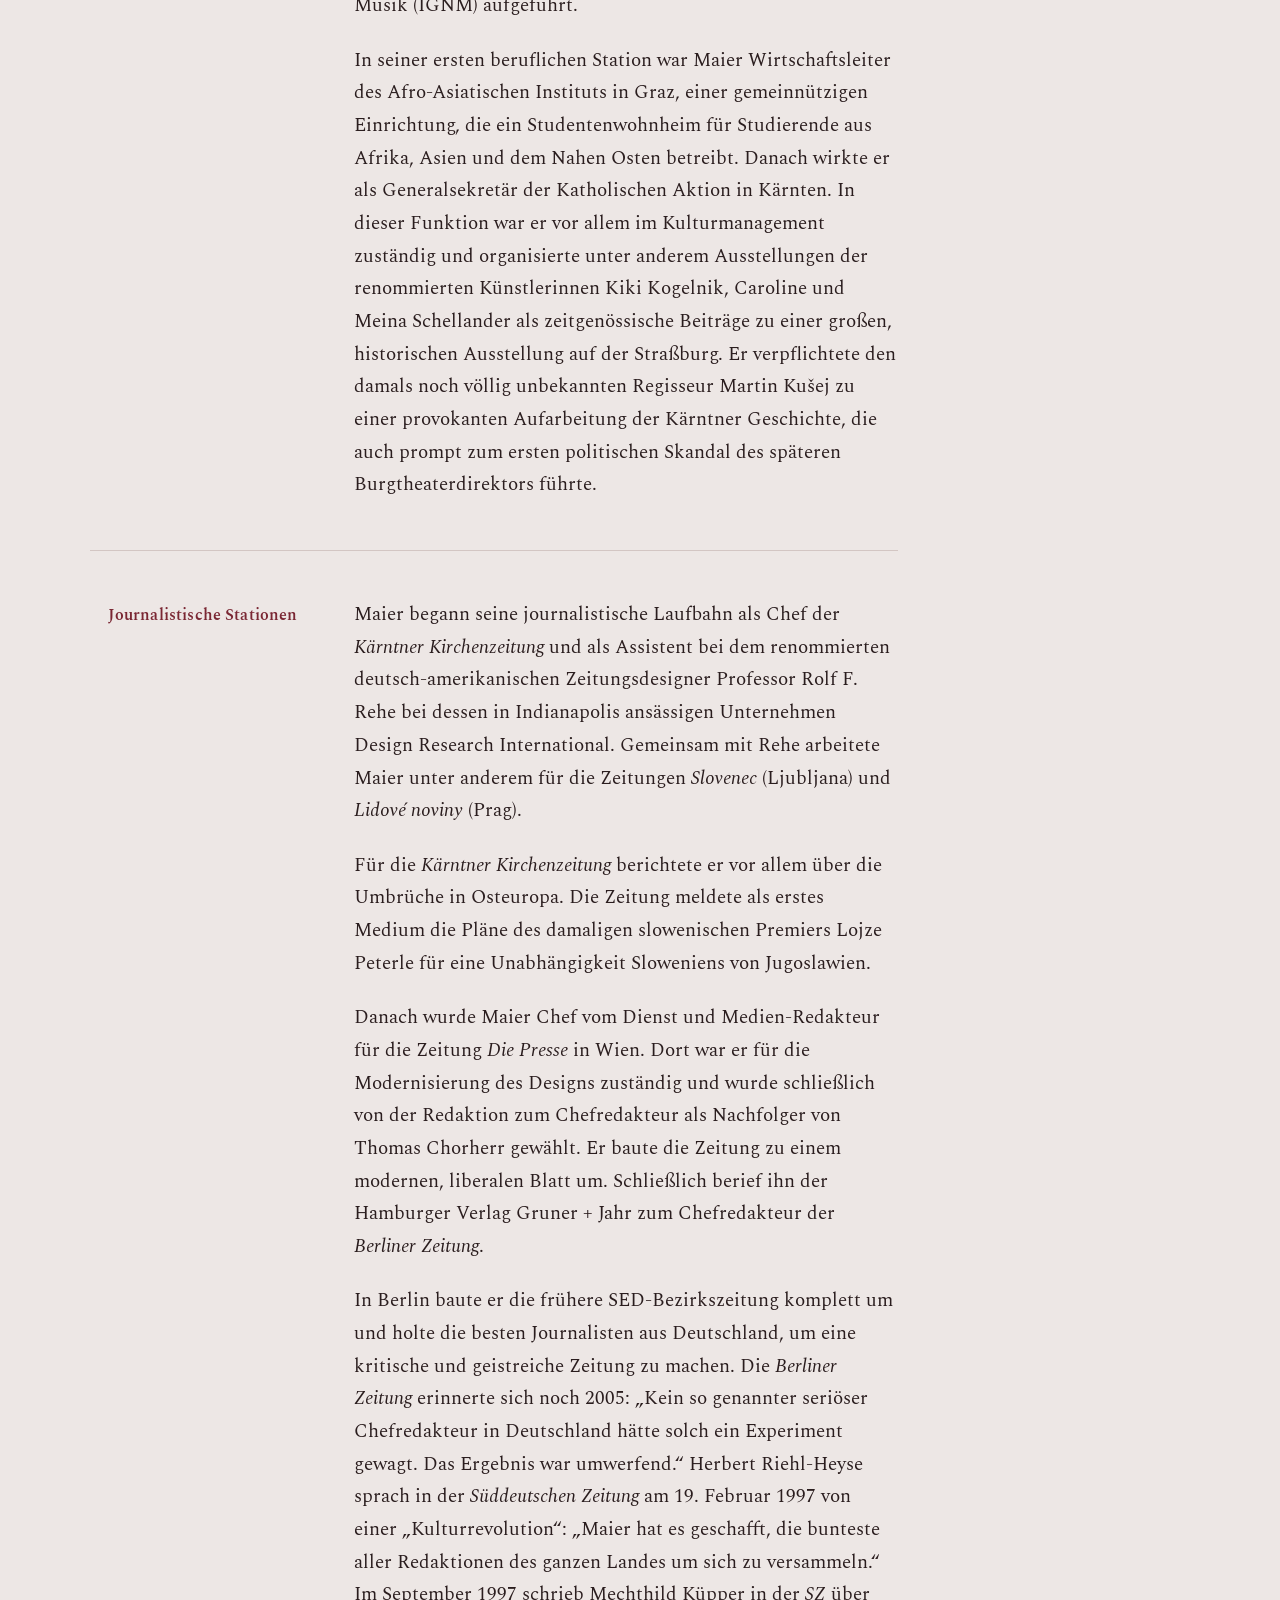
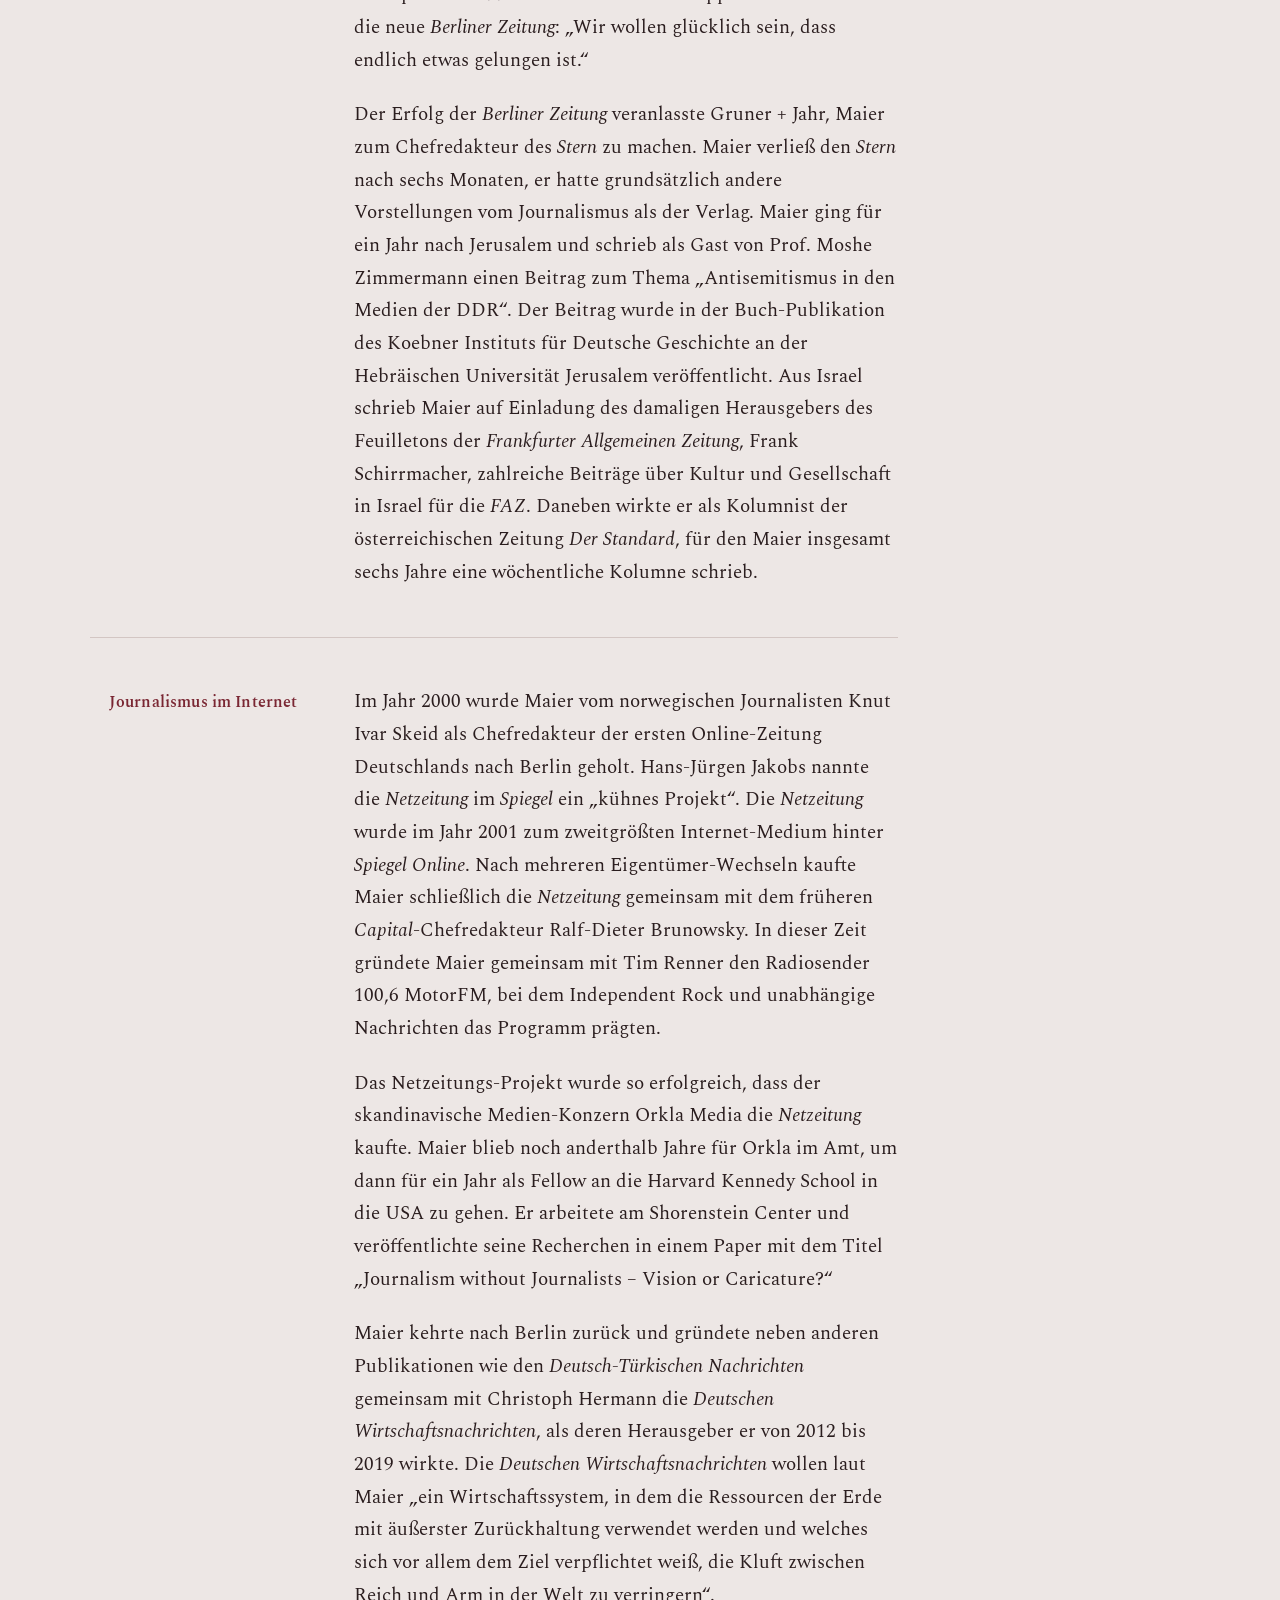
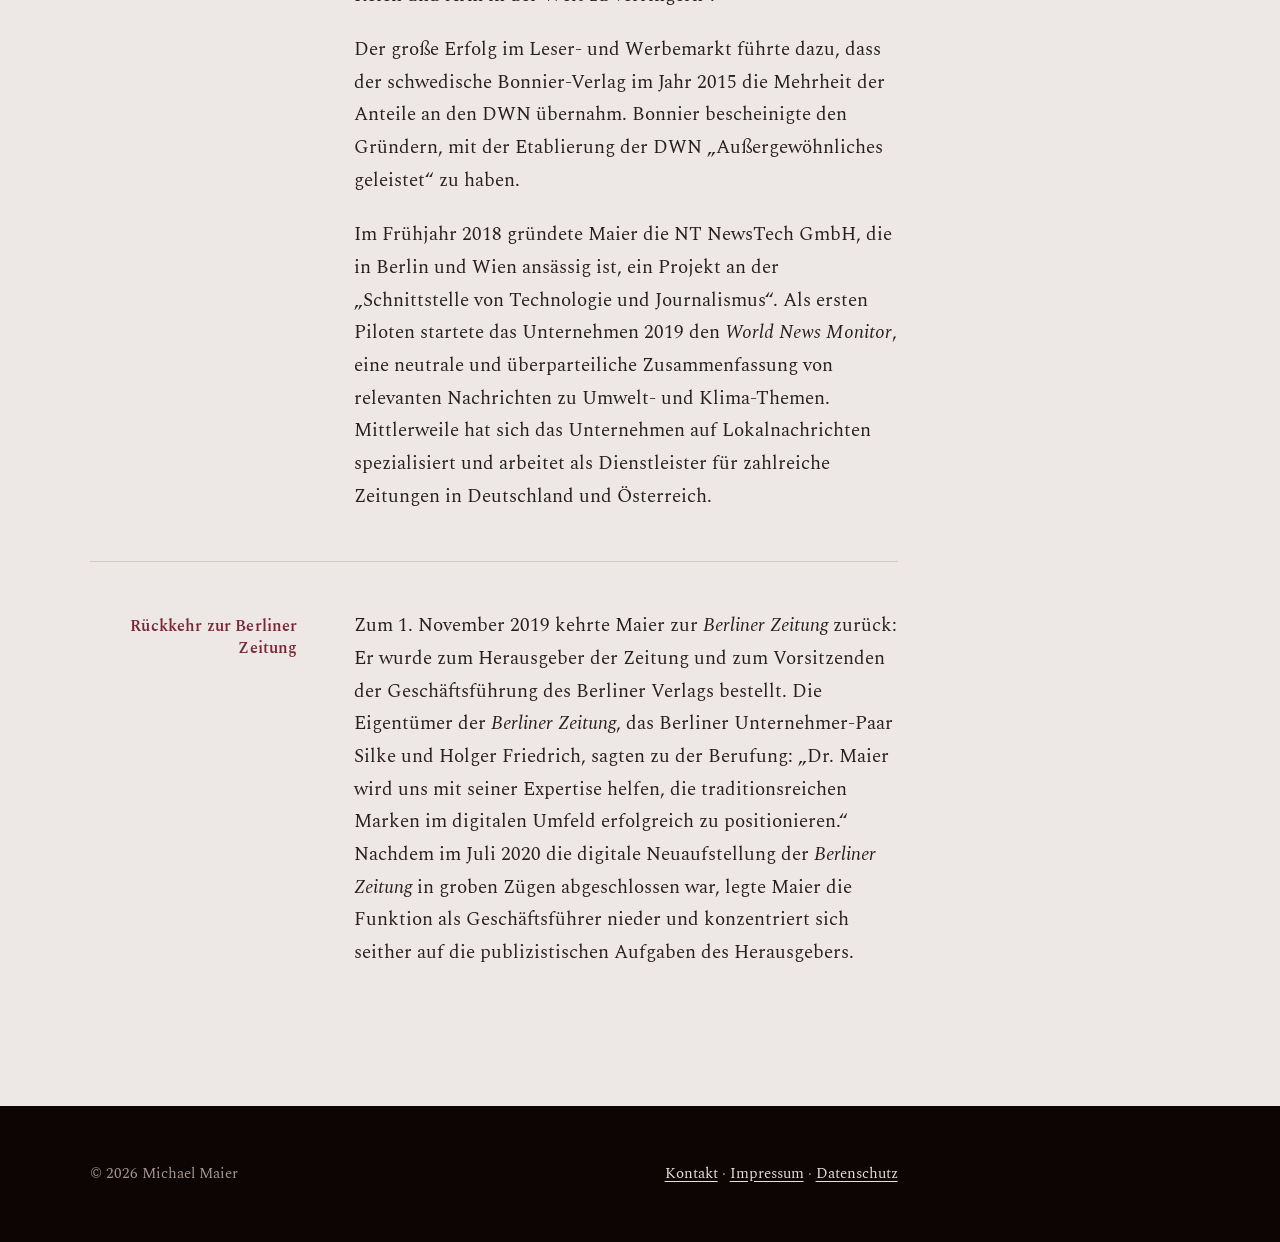
==== commit ff28be4e: "Update index.html" ====
--- a/index.html
+++ b/index.html
@@ -26,7 +26,7 @@
     <div class="hero__text">
       <h1 class="name"><span>Michael</span><span>Maier</span></h1>
       <hr class="hero__rule">
-      <p class="standfirst">Journalist und Verleger. Chefredakteur der <i>Presse</i> und der <i>Berliner Zeitung</i>, Gründer der <i>Netzeitung</i> und der <i>Deutschen Wirtschaftsnachrichten</i>.</p>
+      <p class="standfirst">Journalist und Autor, Chefredakteur der <i>Presse</i> und der <i>Berliner Zeitung und des Stern, Gründer von News Technologies</i>.</p>
     </div>
     <figure class="portrait">
       <img src="img/michael-maier-1100.jpg"
